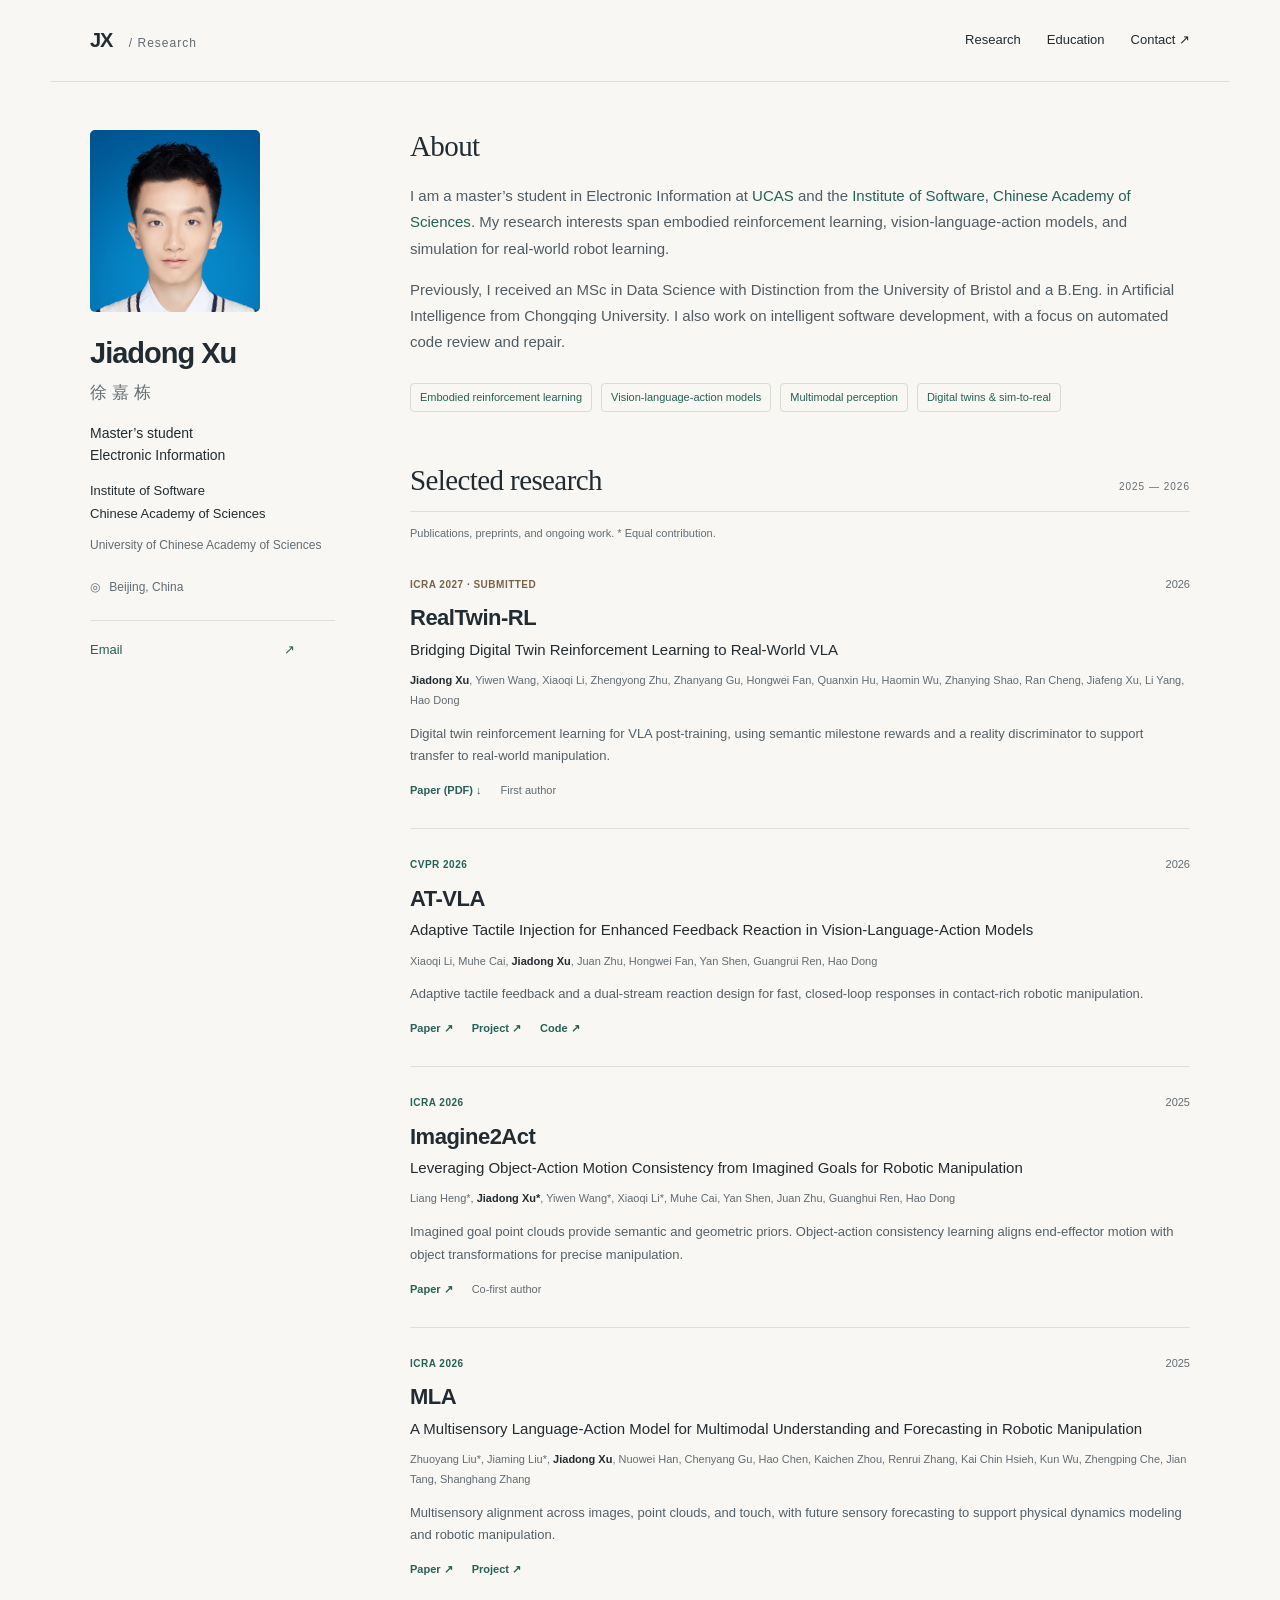
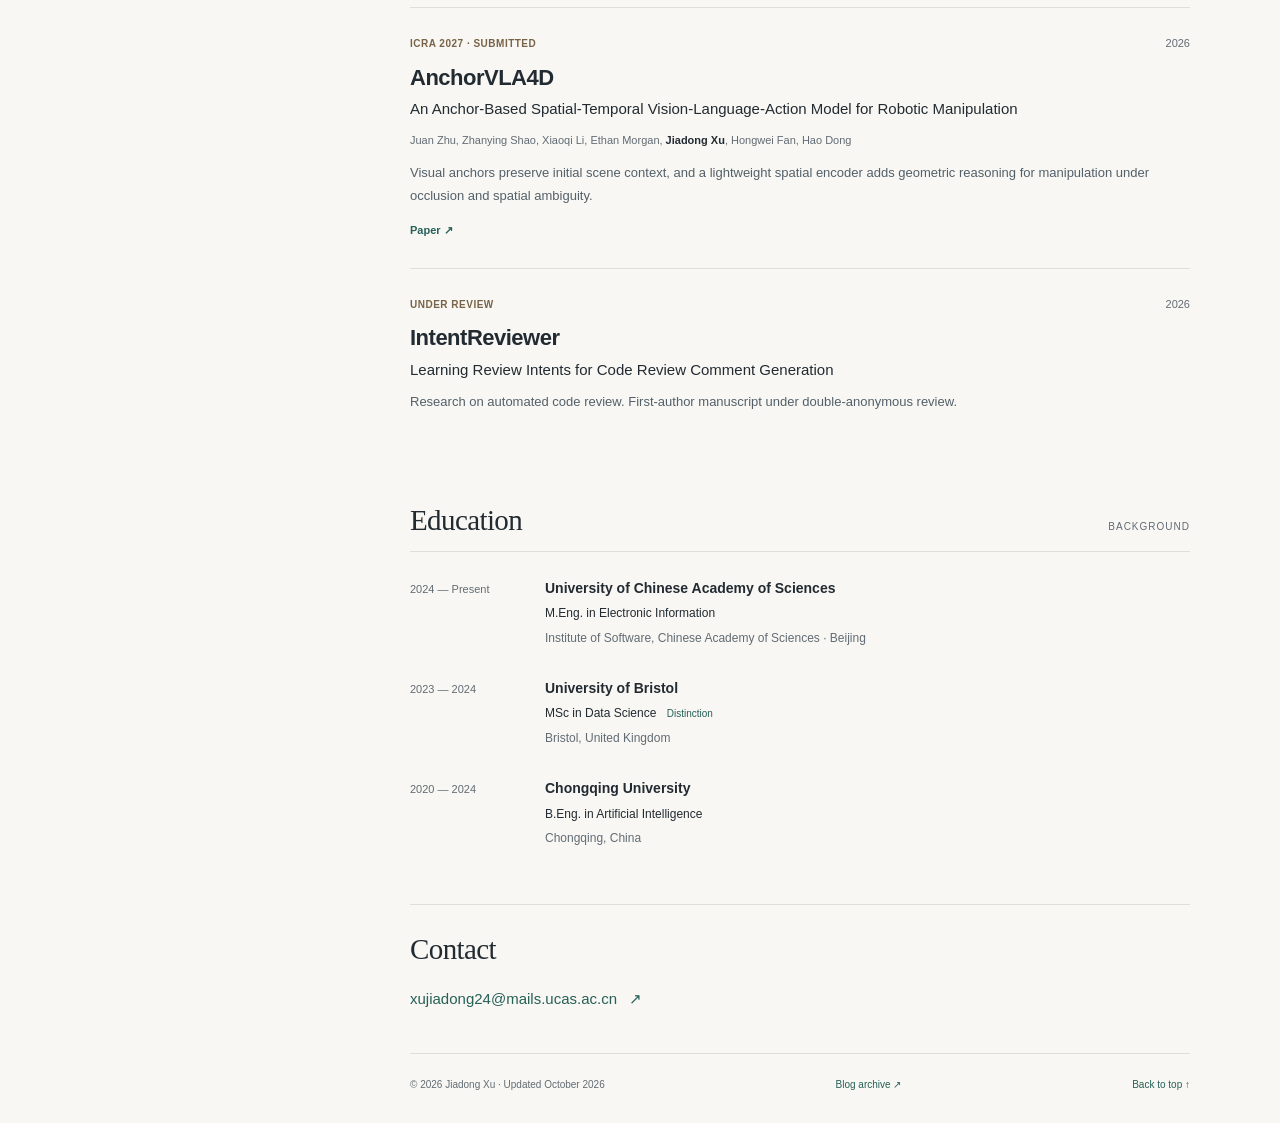
==== index.html @ 44ec6a7c "Replace CV download with RealTwin-RL paper PDF" ====
<!doctype html>
<html lang="en">
<head>
<meta charset="utf-8">
<meta name="viewport" content="width=device-width, initial-scale=1">
<title>Jiadong Xu · Robot Learning & Embodied AI</title>
<meta name="description" content="Jiadong Xu is a master's student at UCAS and the Institute of Software, Chinese Academy of Sciences, working on robot learning, embodied reinforcement learning, and multimodal perception.">
<meta name="theme-color" content="#f8f7f3">
<link rel="canonical" href="https://xujiadong2001.github.io/">
<meta property="og:title" content="Jiadong Xu · Robot Learning & Embodied AI">
<meta property="og:description" content="Research in embodied intelligence, vision-language-action models, and learning from interaction.">
<meta property="og:type" content="website">
<meta property="og:url" content="https://xujiadong2001.github.io/">
<link rel="icon" href="assets/favicon.svg" type="image/svg+xml">
<link rel="stylesheet" href="assets/home.css">
</head>
<body>
<a class="skip" href="#main">Skip to content</a>
<header class="topbar"><a class="wordmark" href="#about">JX<span> / Research</span></a><nav aria-label="Main navigation"><a href="#research">Research</a><a href="#education">Education</a><a href="#contact">Contact <span aria-hidden="true">↗</span></a></nav></header>
<div class="layout">
<aside class="profile" aria-label="Profile">
<img class="portrait" src="assets/profile.jpeg" alt="Jiadong Xu" width="1907" height="2047">
<h1>Jiadong Xu<span lang="zh-CN">徐嘉栋</span></h1>
<p class="role">Master’s student<br>Electronic Information</p>
<p class="affiliation">Institute of Software<br>Chinese Academy of Sciences<br><span>University of Chinese Academy of Sciences</span></p>
<p class="location"><span aria-hidden="true">◎</span> Beijing, China</p>
<div class="profile-links"><a href="mailto:xujiadong24@mails.ucas.ac.cn">Email <span aria-hidden="true">↗</span></a></div>
</aside>
<main id="main">
<section id="about" class="intro">
<h2>About</h2>
<p>I am a master’s student in Electronic Information at <a href="https://www.ucas.ac.cn/">UCAS</a> and the <a href="https://english.is.cas.cn/">Institute of Software, Chinese Academy of Sciences</a>. My research interests span embodied reinforcement learning, vision-language-action models, and simulation for real-world robot learning.</p>
<p>Previously, I received an MSc in Data Science with Distinction from the University of Bristol and a B.Eng. in Artificial Intelligence from Chongqing University. I also work on intelligent software development, with a focus on automated code review and repair.</p>
<div class="interests" aria-label="Research interests"><span>Embodied reinforcement learning</span><span>Vision-language-action models</span><span>Multimodal perception</span><span>Digital twins & sim-to-real</span></div>
</section>
<section id="research">
<div class="section-heading"><h2>Selected research</h2><span>2025 — 2026</span></div>
<p class="section-note">Publications, preprints, and ongoing work. <span>* Equal contribution.</span></p>
<article class="paper">
<div class="paper-label"><span class="venue pending">ICRA 2027 · Submitted</span><span class="paper-year">2026</span></div>
<h3>RealTwin-RL</h3><p class="paper-title">Bridging Digital Twin Reinforcement Learning to Real-World VLA</p>
<p class="authors"><strong>Jiadong Xu</strong>, Yiwen Wang, Xiaoqi Li, Zhengyong Zhu, Zhanyang Gu, Hongwei Fan, Quanxin Hu, Haomin Wu, Zhanying Shao, Ran Cheng, Jiafeng Xu, Li Yang, Hao Dong</p>
<p class="abstract">Digital twin reinforcement learning for VLA post-training, using semantic milestone rewards and a reality discriminator to support transfer to real-world manipulation.</p>
<div class="paper-links"><a href="assets/RealTwin-RL.pdf" download>Paper (PDF) ↓</a><span>First author</span></div>
</article>
<article class="paper"><div class="paper-label"><span class="venue">CVPR 2026</span><span class="paper-year">2026</span></div><h3>AT-VLA</h3><p class="paper-title">Adaptive Tactile Injection for Enhanced Feedback Reaction in Vision-Language-Action Models</p><p class="authors">Xiaoqi Li, Muhe Cai, <strong>Jiadong Xu</strong>, Juan Zhu, Hongwei Fan, Yan Shen, Guangrui Ren, Hao Dong</p><p class="abstract">Adaptive tactile feedback and a dual-stream reaction design for fast, closed-loop responses in contact-rich robotic manipulation.</p><div class="paper-links"><a href="https://arxiv.org/abs/2605.07308">Paper ↗</a><a href="https://sites.google.com/view/at-vla">Project ↗</a><a href="https://github.com/clorislili/AT-VLA">Code ↗</a></div></article>
<article class="paper"><div class="paper-label"><span class="venue">ICRA 2026</span><span class="paper-year">2025</span></div><h3>Imagine2Act</h3><p class="paper-title">Leveraging Object-Action Motion Consistency from Imagined Goals for Robotic Manipulation</p><p class="authors">Liang Heng*, <strong>Jiadong Xu*</strong>, Yiwen Wang*, Xiaoqi Li*, Muhe Cai, Yan Shen, Juan Zhu, Guanghui Ren, Hao Dong</p><p class="abstract">Imagined goal point clouds provide semantic and geometric priors. Object-action consistency learning aligns end-effector motion with object transformations for precise manipulation.</p><div class="paper-links"><a href="https://arxiv.org/abs/2509.17125">Paper ↗</a><span>Co-first author</span></div></article>
<article class="paper"><div class="paper-label"><span class="venue">ICRA 2026</span><span class="paper-year">2025</span></div><h3>MLA</h3><p class="paper-title">A Multisensory Language-Action Model for Multimodal Understanding and Forecasting in Robotic Manipulation</p><p class="authors">Zhuoyang Liu*, Jiaming Liu*, <strong>Jiadong Xu</strong>, Nuowei Han, Chenyang Gu, Hao Chen, Kaichen Zhou, Renrui Zhang, Kai Chin Hsieh, Kun Wu, Zhengping Che, Jian Tang, Shanghang Zhang</p><p class="abstract">Multisensory alignment across images, point clouds, and touch, with future sensory forecasting to support physical dynamics modeling and robotic manipulation.</p><div class="paper-links"><a href="https://arxiv.org/abs/2509.26642">Paper ↗</a><a href="https://robotic-mla.github.io/">Project ↗</a></div></article>
<article class="paper"><div class="paper-label"><span class="venue pending">ICRA 2027 · Submitted</span><span class="paper-year">2026</span></div><h3>AnchorVLA4D</h3><p class="paper-title">An Anchor-Based Spatial-Temporal Vision-Language-Action Model for Robotic Manipulation</p><p class="authors">Juan Zhu, Zhanying Shao, Xiaoqi Li, Ethan Morgan, <strong>Jiadong Xu</strong>, Hongwei Fan, Hao Dong</p><p class="abstract">Visual anchors preserve initial scene context, and a lightweight spatial encoder adds geometric reasoning for manipulation under occlusion and spatial ambiguity.</p><div class="paper-links"><a href="https://arxiv.org/abs/2603.12730">Paper ↗</a></div></article>
<article class="paper compact"><div class="paper-label"><span class="venue pending">Under review</span><span class="paper-year">2026</span></div><h3>IntentReviewer</h3><p class="paper-title">Learning Review Intents for Code Review Comment Generation</p><p class="abstract">Research on automated code review. First-author manuscript under double-anonymous review.</p></article>
</section>
<section id="education"><div class="section-heading"><h2>Education</h2><span>Background</span></div>
<div class="education-row"><span class="date">2024 — Present</span><div><h3>University of Chinese Academy of Sciences</h3><p>M.Eng. in Electronic Information</p><p class="muted">Institute of Software, Chinese Academy of Sciences · Beijing</p></div></div>
<div class="education-row"><span class="date">2023 — 2024</span><div><h3>University of Bristol</h3><p>MSc in Data Science <span class="honor">Distinction</span></p><p class="muted">Bristol, United Kingdom</p></div></div>
<div class="education-row"><span class="date">2020 — 2024</span><div><h3>Chongqing University</h3><p>B.Eng. in Artificial Intelligence</p><p class="muted">Chongqing, China</p></div></div>
</section>
<section id="contact" class="contact"><h2>Contact</h2><a class="email" href="mailto:xujiadong24@mails.ucas.ac.cn">xujiadong24@mails.ucas.ac.cn <span aria-hidden="true">↗</span></a></section>
<footer><span>© 2026 Jiadong Xu · Updated October 2026</span><a href="blog-2021.html">Blog archive ↗</a><a href="#about">Back to top ↑</a></footer>
</main></div>
</body></html>
---- assets/home.css ----
:root{--bg:#f8f7f3;--ink:#222b32;--muted:#626c74;--accent:#266057;--line:#dddfd8}
*{box-sizing:border-box}
html{scroll-behavior:smooth;scroll-padding-top:90px}
body{margin:0;background:var(--bg);color:var(--ink);font-family:-apple-system,BlinkMacSystemFont,"Segoe UI",Arial,sans-serif;font-size:15px;line-height:1.75}
a{color:var(--accent);text-decoration:none;text-underline-offset:4px}
a:hover{text-decoration:underline}
a:focus-visible{outline:2px solid var(--accent);outline-offset:5px;border-radius:2px}
.skip{position:fixed;top:-80px;left:20px;background:white;padding:10px;z-index:10}
.skip:focus{top:10px}
.topbar{max-width:1180px;margin:auto;display:flex;justify-content:space-between;align-items:center;padding:23px 40px;border-bottom:1px solid var(--line)}
.wordmark{font-size:20px;font-weight:750;letter-spacing:-1px;color:var(--ink)}
.wordmark span{font-size:12px;font-weight:400;letter-spacing:1px;margin-left:12px;color:var(--muted)}
nav{display:flex;gap:26px;align-items:center}
nav a{font-size:13px;color:var(--ink)}
.layout{max-width:1180px;margin:auto;padding:48px 40px 0;display:grid;grid-template-columns:245px minmax(0,1fr);gap:75px}
.profile{align-self:start;position:sticky;top:30px}
.portrait{display:block;width:170px;height:auto;border-radius:5px}
h1{font-size:29px;line-height:1.2;letter-spacing:-1px;margin:24px 0 18px}
h1 span{display:block;font-size:17px;font-weight:400;letter-spacing:5px;color:var(--muted);margin-top:12px}
.role{font-size:14px;line-height:1.6;font-weight:500}
.affiliation{font-size:13px;line-height:1.7}
.affiliation span{display:block;color:var(--muted);margin-top:10px;font-size:12px}
.location{font-size:12px;color:var(--muted);margin:22px 0}
.location span{margin-right:6px}
.profile-links{display:grid;gap:6px;border-top:1px solid var(--line);padding-top:18px}
.profile-links a{display:flex;justify-content:space-between;align-items:center;max-width:205px;font-size:13px}
section{margin-bottom:52px}
.intro h2,.contact h2{font:400 29px Georgia,serif;letter-spacing:-.6px;margin:0 0 20px}
.intro p{color:#505b63}
.interests{display:flex;flex-wrap:wrap;gap:7px 9px;margin-top:27px}
.interests span{font-size:11px;border:1px solid #d7ddd4;border-radius:4px;padding:4px 9px;color:var(--accent)}
.section-heading{display:flex;align-items:baseline;justify-content:space-between;border-bottom:1px solid var(--line);padding-bottom:14px;gap:12px}
.section-heading h2{font:400 29px Georgia,serif;letter-spacing:-.6px;margin:0}
.section-heading>span{font-size:10px;text-transform:uppercase;letter-spacing:1px;color:var(--muted)}
.section-note{font-size:11px;color:var(--muted);margin:12px 0 6px}
.section-note span{white-space:nowrap}
.paper{padding:26px 0 28px;border-bottom:1px solid var(--line)}
.paper-label{display:flex;justify-content:space-between;align-items:center;margin-bottom:10px}
.venue{font-size:10px;font-weight:650;letter-spacing:.5px;text-transform:uppercase;color:var(--accent)}
.pending{color:#796348}
.paper-year{font-size:11px;color:var(--muted)}
.paper h3{font-size:22px;font-weight:650;line-height:1.3;letter-spacing:-.5px;margin:0 0 5px}
.paper-title{font-size:15px;line-height:1.55;font-weight:500;margin:0 0 10px}
.authors{font-size:11px;line-height:1.8;color:var(--muted);margin:0 0 12px}
.authors strong{color:var(--ink);font-weight:650}
.abstract{font-size:13px;line-height:1.75;color:#536069;margin:10px 0}
.paper-links{display:flex;gap:19px;margin-top:13px;font-size:11px;font-weight:600}
.paper-links>span{color:var(--muted);font-weight:400}
.compact{border-bottom:0}
.education-row{display:grid;grid-template-columns:115px minmax(0,1fr);gap:20px;margin-top:25px}
.date{font-size:11px;color:var(--muted);padding-top:3px}
.education-row h3{font-size:14px;line-height:1.6;margin:0;font-weight:600}
.education-row p{font-size:12px;line-height:1.7;margin:4px 0}
.muted{color:var(--muted)}
.honor{font-size:10px;color:var(--accent);margin-left:7px}
.contact{border-top:1px solid var(--line);padding-top:28px;margin-bottom:40px}
.email{font-size:15px;overflow-wrap:anywhere}
.email span{margin-left:8px}
footer{display:flex;gap:20px;flex-wrap:wrap;justify-content:space-between;border-top:1px solid var(--line);padding:22px 0 30px;font-size:10px;color:var(--muted)}
@media(min-width:1500px){.layout{gap:95px;padding-top:60px}}
@media(max-width:900px){
 .layout{gap:40px;grid-template-columns:200px minmax(0,1fr);padding:40px 28px 0}
 .topbar{padding:20px 28px}
 .profile-links a{max-width:180px}
}
@media(max-width:650px){
 .topbar{padding:18px 22px}
 .wordmark span{display:none}
 nav{gap:14px}
 nav a{font-size:11px}
 .layout{display:block;padding:30px 22px 0}
 .profile{position:static;display:grid;grid-template-columns:88px minmax(0,1fr);column-gap:20px;margin-bottom:32px;border-bottom:1px solid var(--line);padding-bottom:24px}
 .portrait{width:88px;grid-row:1/3}
 h1{margin:4px 0 0;font-size:25px}
 h1 span{display:block;margin-top:7px;font-size:13px;letter-spacing:2px}
 .role{margin:9px 0 0;font-size:12px}
 .affiliation{grid-column:1/-1;margin:18px 0 8px;font-size:12px}
 .affiliation span{font-size:11px;margin-top:2px}
 .location{display:none}
 .profile-links{grid-column:1/-1;display:flex;flex-wrap:wrap;gap:22px;border:0;padding-top:10px}
 .profile-links a{gap:10px;font-size:12px}
 .intro p{font-size:14px}
 section{margin-bottom:40px}
 .intro h2,.contact h2,.section-heading h2{font-size:26px}
 .section-heading>span{font-size:9px}
 .paper h3{font-size:21px}
 .paper-title{font-size:14px}
 .education-row{grid-template-columns:1fr;gap:3px;margin-top:23px}
 .date{font-size:10px}
 footer{gap:10px 18px}
 footer>span{flex-basis:100%}
}
@media(prefers-reduced-motion:reduce){html{scroll-behavior:auto}}
@media print{
 .topbar,.profile-links,footer,.skip{display:none}
 .layout{display:block;padding:0}
 .profile{position:static;margin-bottom:25px}
 .portrait{width:90px;float:right}
 .profile h1 span{display:inline;margin-left:15px}
 .affiliation,.role{display:inline}
 body{background:white;font-size:11px}
 .paper,section{break-inside:avoid}
 .paper{padding:15px 0}
 section{margin-bottom:25px}
 .contact{display:none}
}
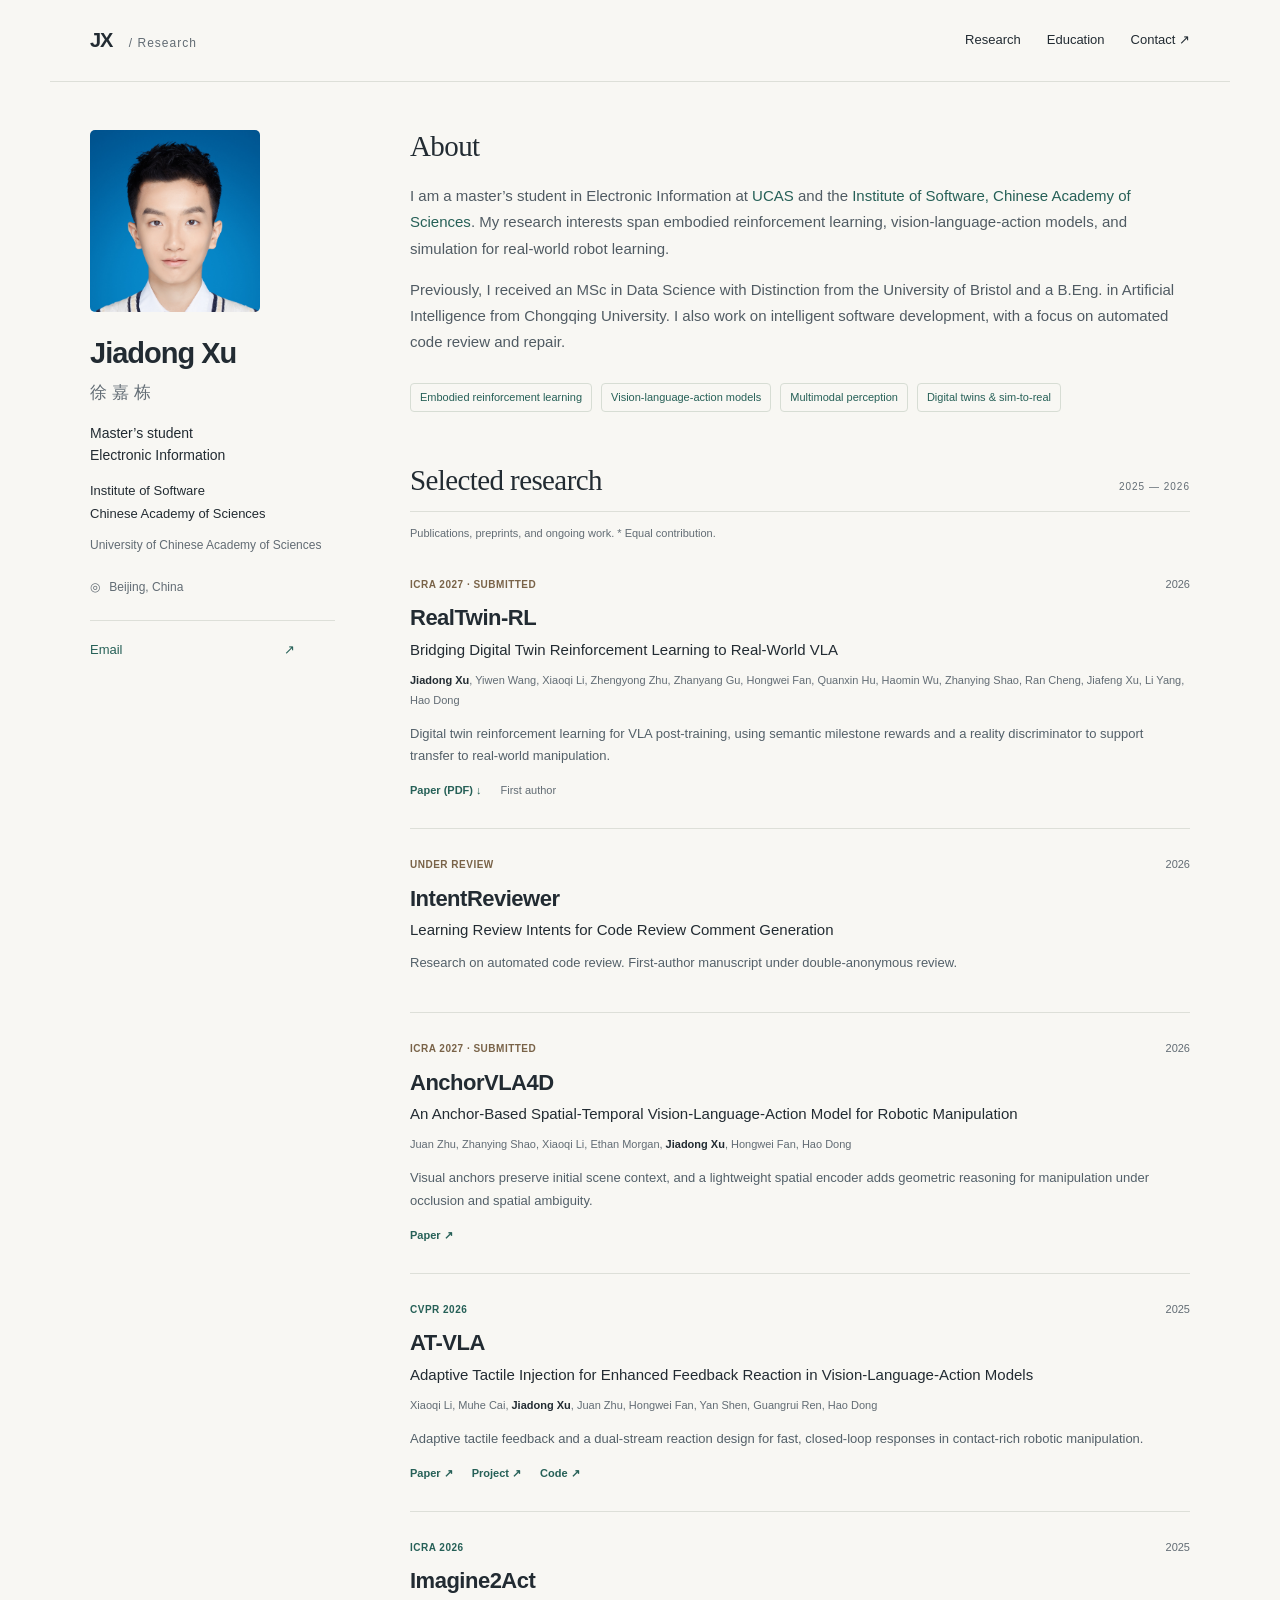
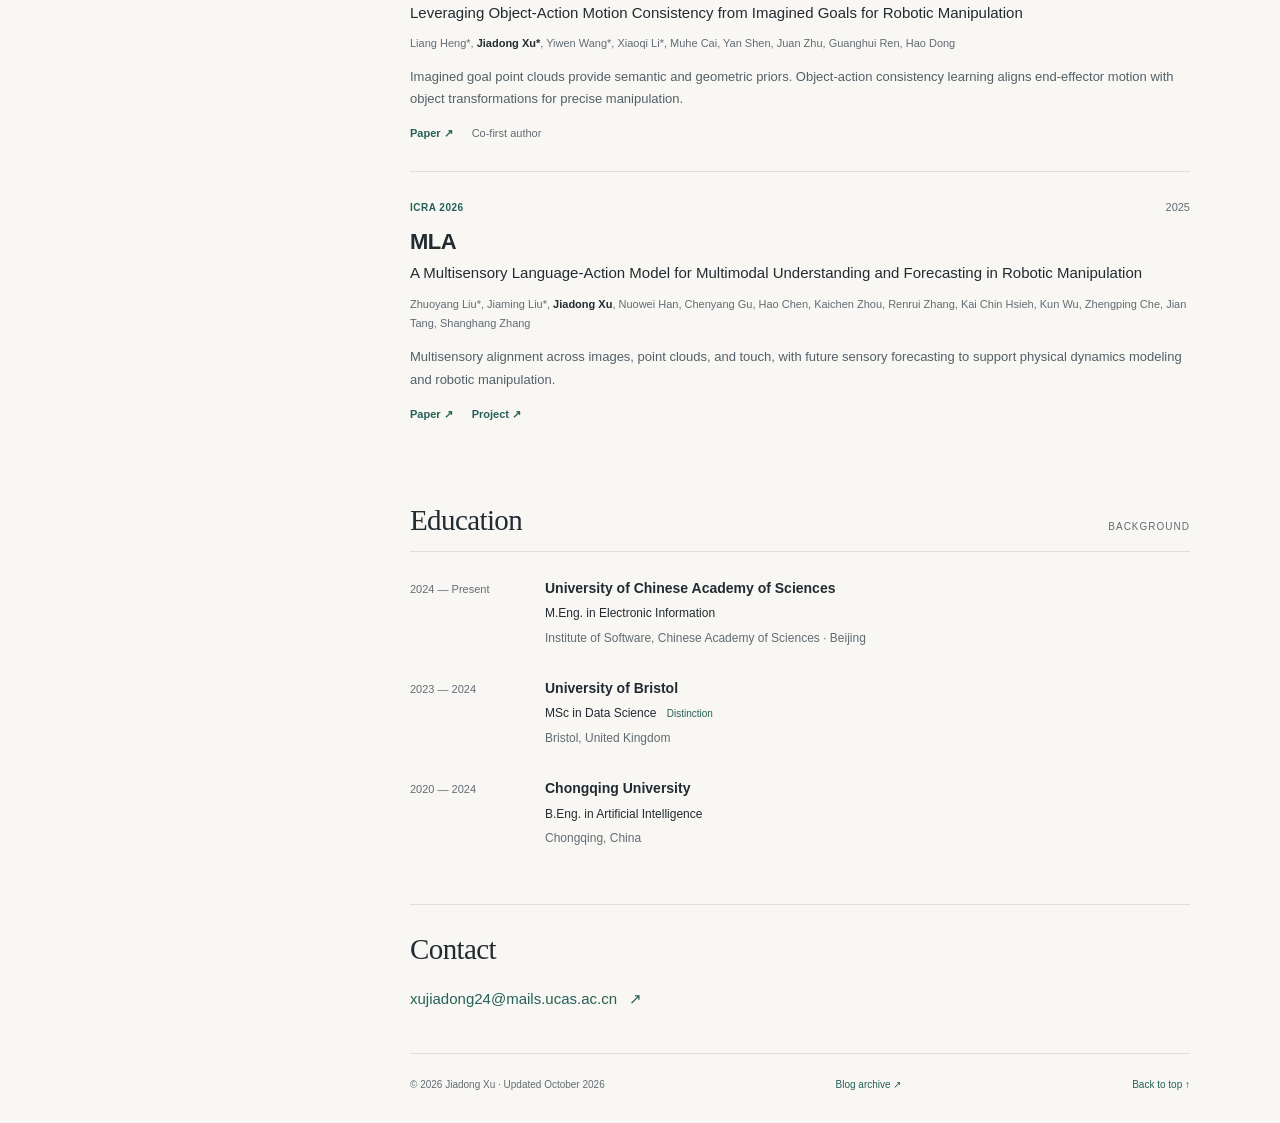
==== commit 1bb0f6d3: "Align publication order and AT-VLA year with CV" ====
--- a/index.html
+++ b/index.html
@@ -43,11 +43,11 @@
 <p class="abstract">Digital twin reinforcement learning for VLA post-training, using semantic milestone rewards and a reality discriminator to support transfer to real-world manipulation.</p>
 <div class="paper-links"><a href="assets/RealTwin-RL.pdf" download>Paper (PDF) ↓</a><span>First author</span></div>
 </article>
-<article class="paper"><div class="paper-label"><span class="venue">CVPR 2026</span><span class="paper-year">2026</span></div><h3>AT-VLA</h3><p class="paper-title">Adaptive Tactile Injection for Enhanced Feedback Reaction in Vision-Language-Action Models</p><p class="authors">Xiaoqi Li, Muhe Cai, <strong>Jiadong Xu</strong>, Juan Zhu, Hongwei Fan, Yan Shen, Guangrui Ren, Hao Dong</p><p class="abstract">Adaptive tactile feedback and a dual-stream reaction design for fast, closed-loop responses in contact-rich robotic manipulation.</p><div class="paper-links"><a href="https://arxiv.org/abs/2605.07308">Paper ↗</a><a href="https://sites.google.com/view/at-vla">Project ↗</a><a href="https://github.com/clorislili/AT-VLA">Code ↗</a></div></article>
+<article class="paper"><div class="paper-label"><span class="venue pending">Under review</span><span class="paper-year">2026</span></div><h3>IntentReviewer</h3><p class="paper-title">Learning Review Intents for Code Review Comment Generation</p><p class="abstract">Research on automated code review. First-author manuscript under double-anonymous review.</p></article>
+<article class="paper"><div class="paper-label"><span class="venue pending">ICRA 2027 · Submitted</span><span class="paper-year">2026</span></div><h3>AnchorVLA4D</h3><p class="paper-title">An Anchor-Based Spatial-Temporal Vision-Language-Action Model for Robotic Manipulation</p><p class="authors">Juan Zhu, Zhanying Shao, Xiaoqi Li, Ethan Morgan, <strong>Jiadong Xu</strong>, Hongwei Fan, Hao Dong</p><p class="abstract">Visual anchors preserve initial scene context, and a lightweight spatial encoder adds geometric reasoning for manipulation under occlusion and spatial ambiguity.</p><div class="paper-links"><a href="https://arxiv.org/abs/2603.12730">Paper ↗</a></div></article>
+<article class="paper"><div class="paper-label"><span class="venue">CVPR 2026</span><span class="paper-year">2025</span></div><h3>AT-VLA</h3><p class="paper-title">Adaptive Tactile Injection for Enhanced Feedback Reaction in Vision-Language-Action Models</p><p class="authors">Xiaoqi Li, Muhe Cai, <strong>Jiadong Xu</strong>, Juan Zhu, Hongwei Fan, Yan Shen, Guangrui Ren, Hao Dong</p><p class="abstract">Adaptive tactile feedback and a dual-stream reaction design for fast, closed-loop responses in contact-rich robotic manipulation.</p><div class="paper-links"><a href="https://arxiv.org/abs/2605.07308">Paper ↗</a><a href="https://sites.google.com/view/at-vla">Project ↗</a><a href="https://github.com/clorislili/AT-VLA">Code ↗</a></div></article>
 <article class="paper"><div class="paper-label"><span class="venue">ICRA 2026</span><span class="paper-year">2025</span></div><h3>Imagine2Act</h3><p class="paper-title">Leveraging Object-Action Motion Consistency from Imagined Goals for Robotic Manipulation</p><p class="authors">Liang Heng*, <strong>Jiadong Xu*</strong>, Yiwen Wang*, Xiaoqi Li*, Muhe Cai, Yan Shen, Juan Zhu, Guanghui Ren, Hao Dong</p><p class="abstract">Imagined goal point clouds provide semantic and geometric priors. Object-action consistency learning aligns end-effector motion with object transformations for precise manipulation.</p><div class="paper-links"><a href="https://arxiv.org/abs/2509.17125">Paper ↗</a><span>Co-first author</span></div></article>
 <article class="paper"><div class="paper-label"><span class="venue">ICRA 2026</span><span class="paper-year">2025</span></div><h3>MLA</h3><p class="paper-title">A Multisensory Language-Action Model for Multimodal Understanding and Forecasting in Robotic Manipulation</p><p class="authors">Zhuoyang Liu*, Jiaming Liu*, <strong>Jiadong Xu</strong>, Nuowei Han, Chenyang Gu, Hao Chen, Kaichen Zhou, Renrui Zhang, Kai Chin Hsieh, Kun Wu, Zhengping Che, Jian Tang, Shanghang Zhang</p><p class="abstract">Multisensory alignment across images, point clouds, and touch, with future sensory forecasting to support physical dynamics modeling and robotic manipulation.</p><div class="paper-links"><a href="https://arxiv.org/abs/2509.26642">Paper ↗</a><a href="https://robotic-mla.github.io/">Project ↗</a></div></article>
-<article class="paper"><div class="paper-label"><span class="venue pending">ICRA 2027 · Submitted</span><span class="paper-year">2026</span></div><h3>AnchorVLA4D</h3><p class="paper-title">An Anchor-Based Spatial-Temporal Vision-Language-Action Model for Robotic Manipulation</p><p class="authors">Juan Zhu, Zhanying Shao, Xiaoqi Li, Ethan Morgan, <strong>Jiadong Xu</strong>, Hongwei Fan, Hao Dong</p><p class="abstract">Visual anchors preserve initial scene context, and a lightweight spatial encoder adds geometric reasoning for manipulation under occlusion and spatial ambiguity.</p><div class="paper-links"><a href="https://arxiv.org/abs/2603.12730">Paper ↗</a></div></article>
-<article class="paper compact"><div class="paper-label"><span class="venue pending">Under review</span><span class="paper-year">2026</span></div><h3>IntentReviewer</h3><p class="paper-title">Learning Review Intents for Code Review Comment Generation</p><p class="abstract">Research on automated code review. First-author manuscript under double-anonymous review.</p></article>
 </section>
 <section id="education"><div class="section-heading"><h2>Education</h2><span>Background</span></div>
 <div class="education-row"><span class="date">2024 — Present</span><div><h3>University of Chinese Academy of Sciences</h3><p>M.Eng. in Electronic Information</p><p class="muted">Institute of Software, Chinese Academy of Sciences · Beijing</p></div></div>
--- a/assets/home.css
+++ b/assets/home.css
@@ -46,7 +46,7 @@
 .abstract{font-size:13px;line-height:1.75;color:#536069;margin:10px 0}
 .paper-links{display:flex;gap:19px;margin-top:13px;font-size:11px;font-weight:600}
 .paper-links>span{color:var(--muted);font-weight:400}
-.compact{border-bottom:0}
+.paper:last-child{border-bottom:0}
 .education-row{display:grid;grid-template-columns:115px minmax(0,1fr);gap:20px;margin-top:25px}
 .date{font-size:11px;color:var(--muted);padding-top:3px}
 .education-row h3{font-size:14px;line-height:1.6;margin:0;font-weight:600}
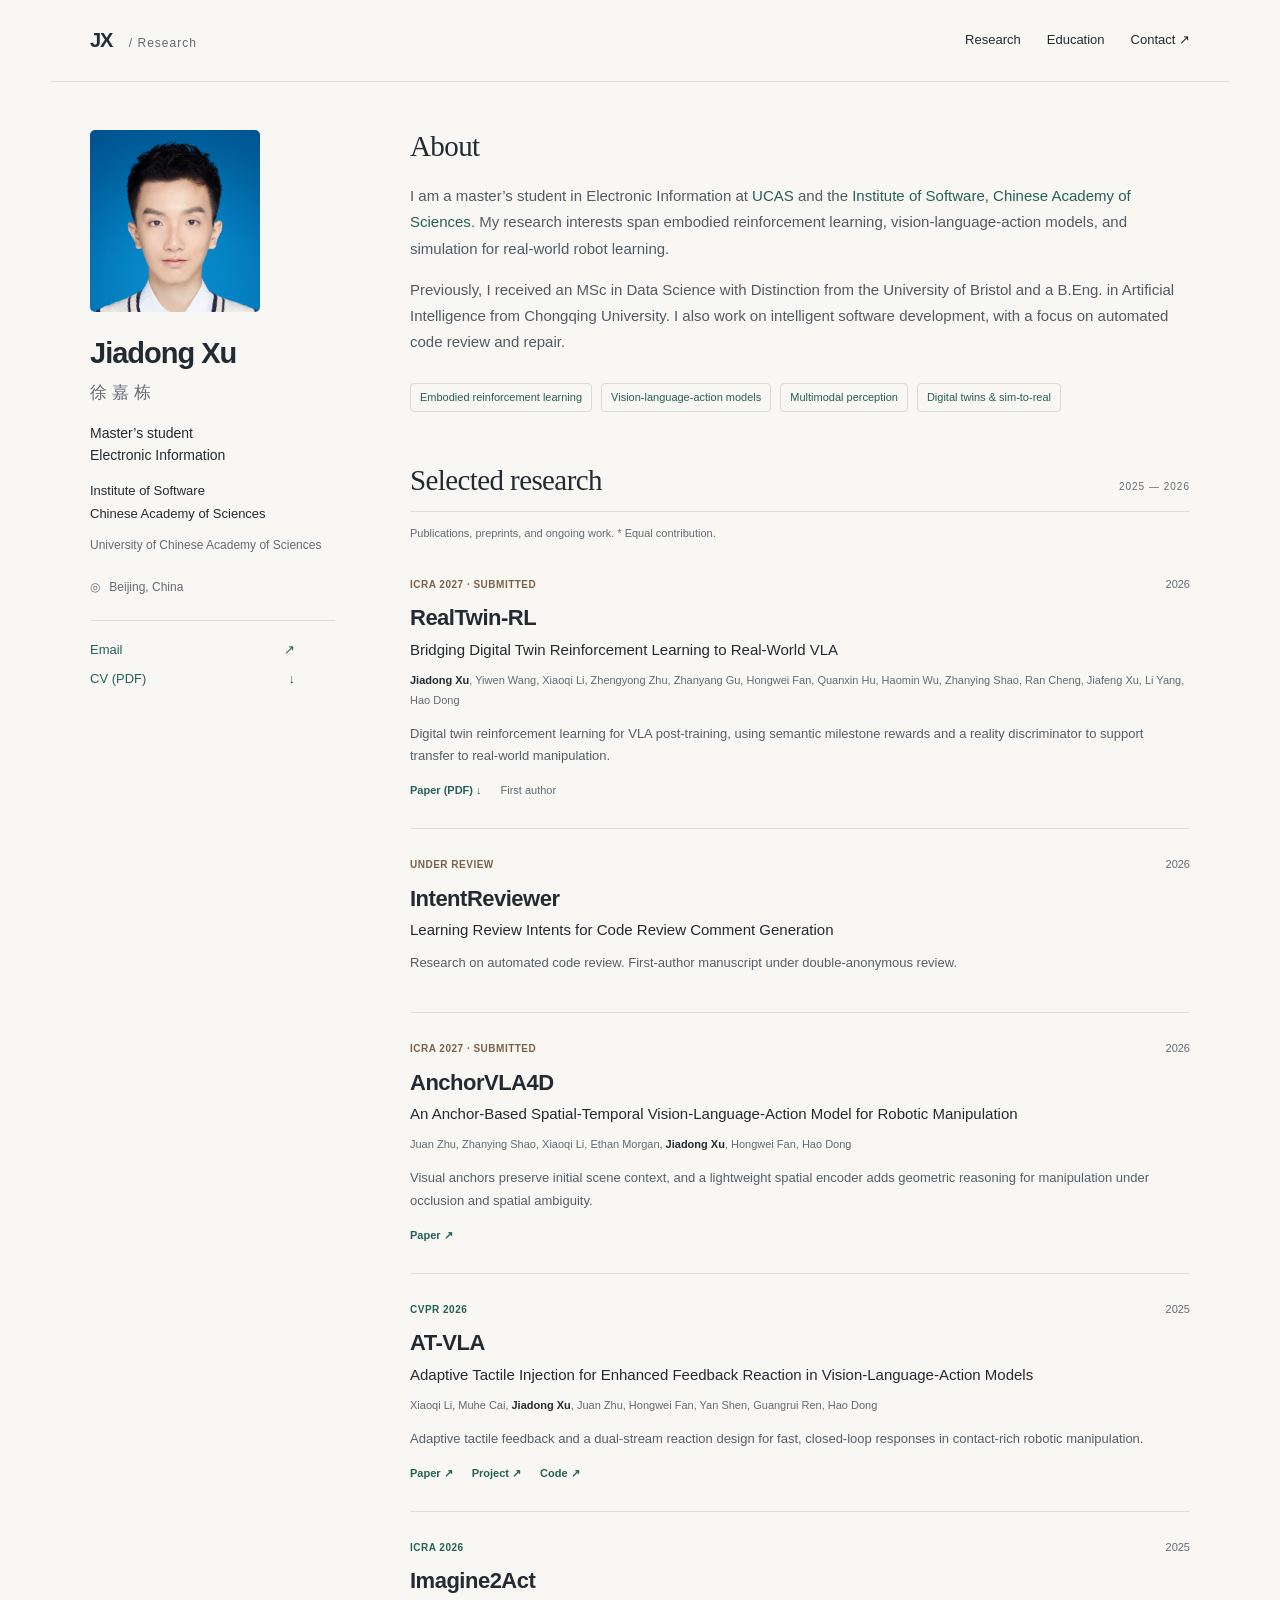
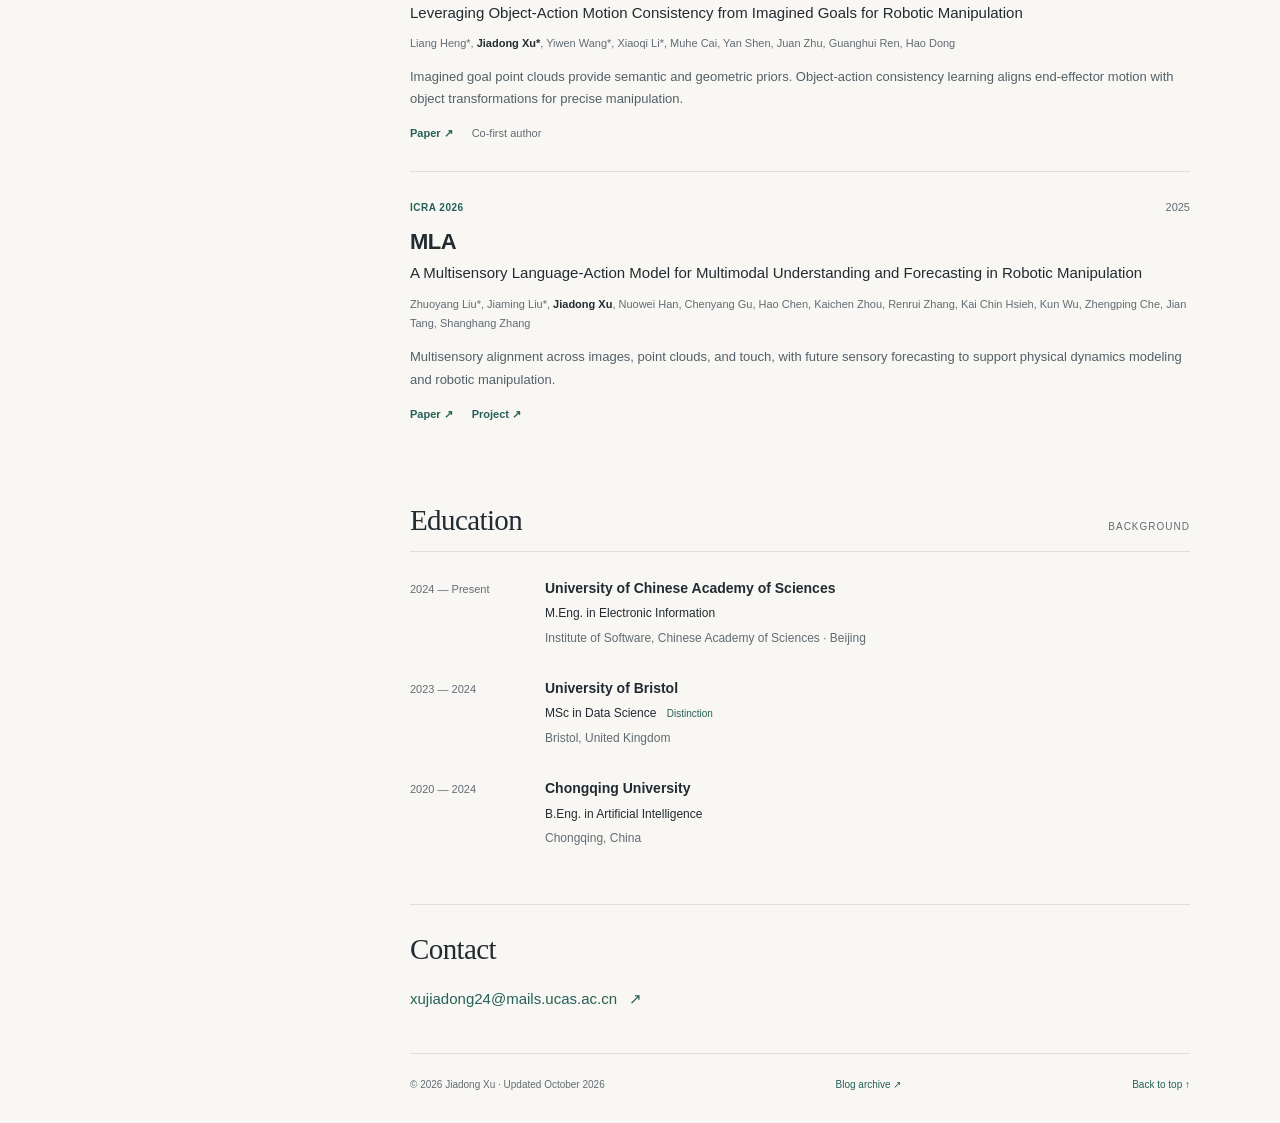
==== commit fa20d9d3: "Restore CV download below email link" ====
--- a/index.html
+++ b/index.html
@@ -24,7 +24,7 @@
 <p class="role">Master’s student<br>Electronic Information</p>
 <p class="affiliation">Institute of Software<br>Chinese Academy of Sciences<br><span>University of Chinese Academy of Sciences</span></p>
 <p class="location"><span aria-hidden="true">◎</span> Beijing, China</p>
-<div class="profile-links"><a href="mailto:xujiadong24@mails.ucas.ac.cn">Email <span aria-hidden="true">↗</span></a></div>
+<div class="profile-links"><a href="mailto:xujiadong24@mails.ucas.ac.cn">Email <span aria-hidden="true">↗</span></a><a href="assets/Jiadong_Xu_CV.pdf" download>CV (PDF) <span aria-hidden="true">↓</span></a></div>
 </aside>
 <main id="main">
 <section id="about" class="intro">
--- a/assets/home.css
+++ b/assets/home.css
@@ -77,7 +77,7 @@
  .affiliation{grid-column:1/-1;margin:18px 0 8px;font-size:12px}
  .affiliation span{font-size:11px;margin-top:2px}
  .location{display:none}
- .profile-links{grid-column:1/-1;display:flex;flex-wrap:wrap;gap:22px;border:0;padding-top:10px}
+ .profile-links{grid-column:1/-1;display:grid;gap:6px;border:0;padding-top:10px}
  .profile-links a{gap:10px;font-size:12px}
  .intro p{font-size:14px}
  section{margin-bottom:40px}
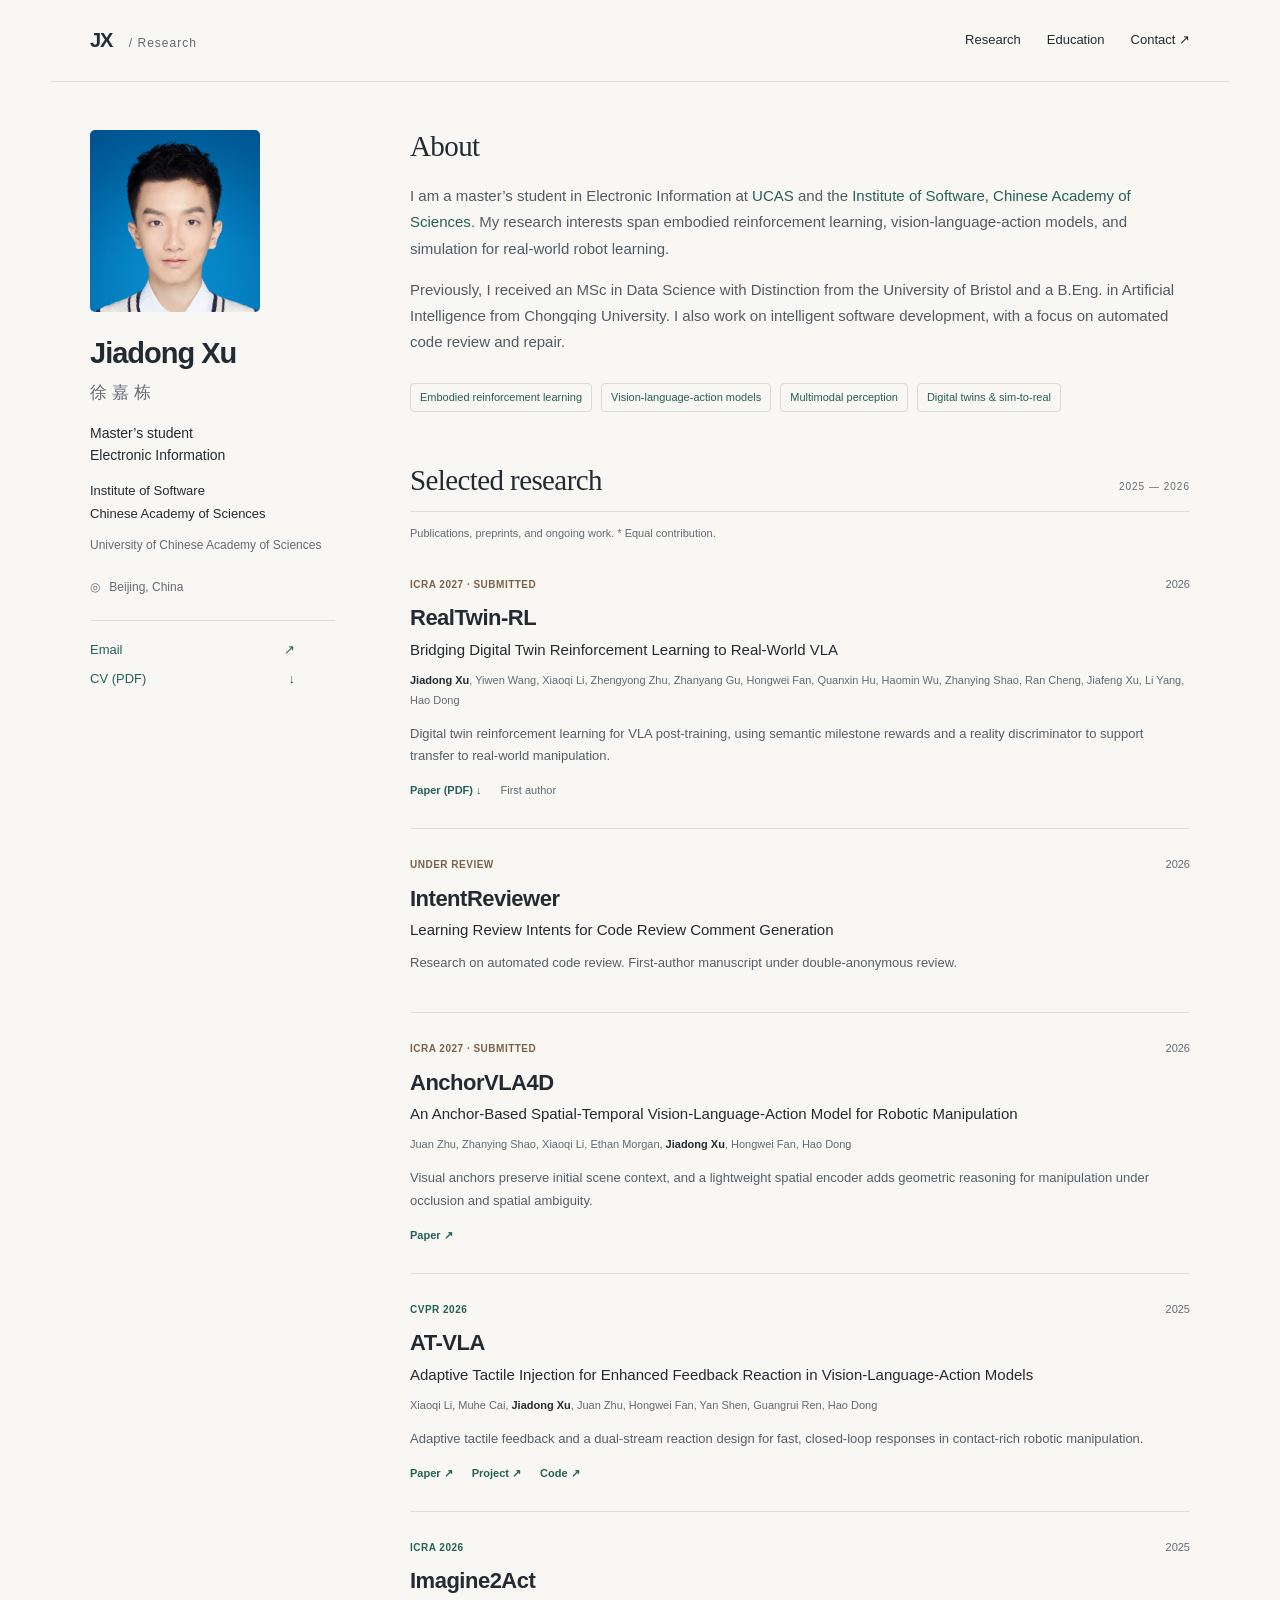
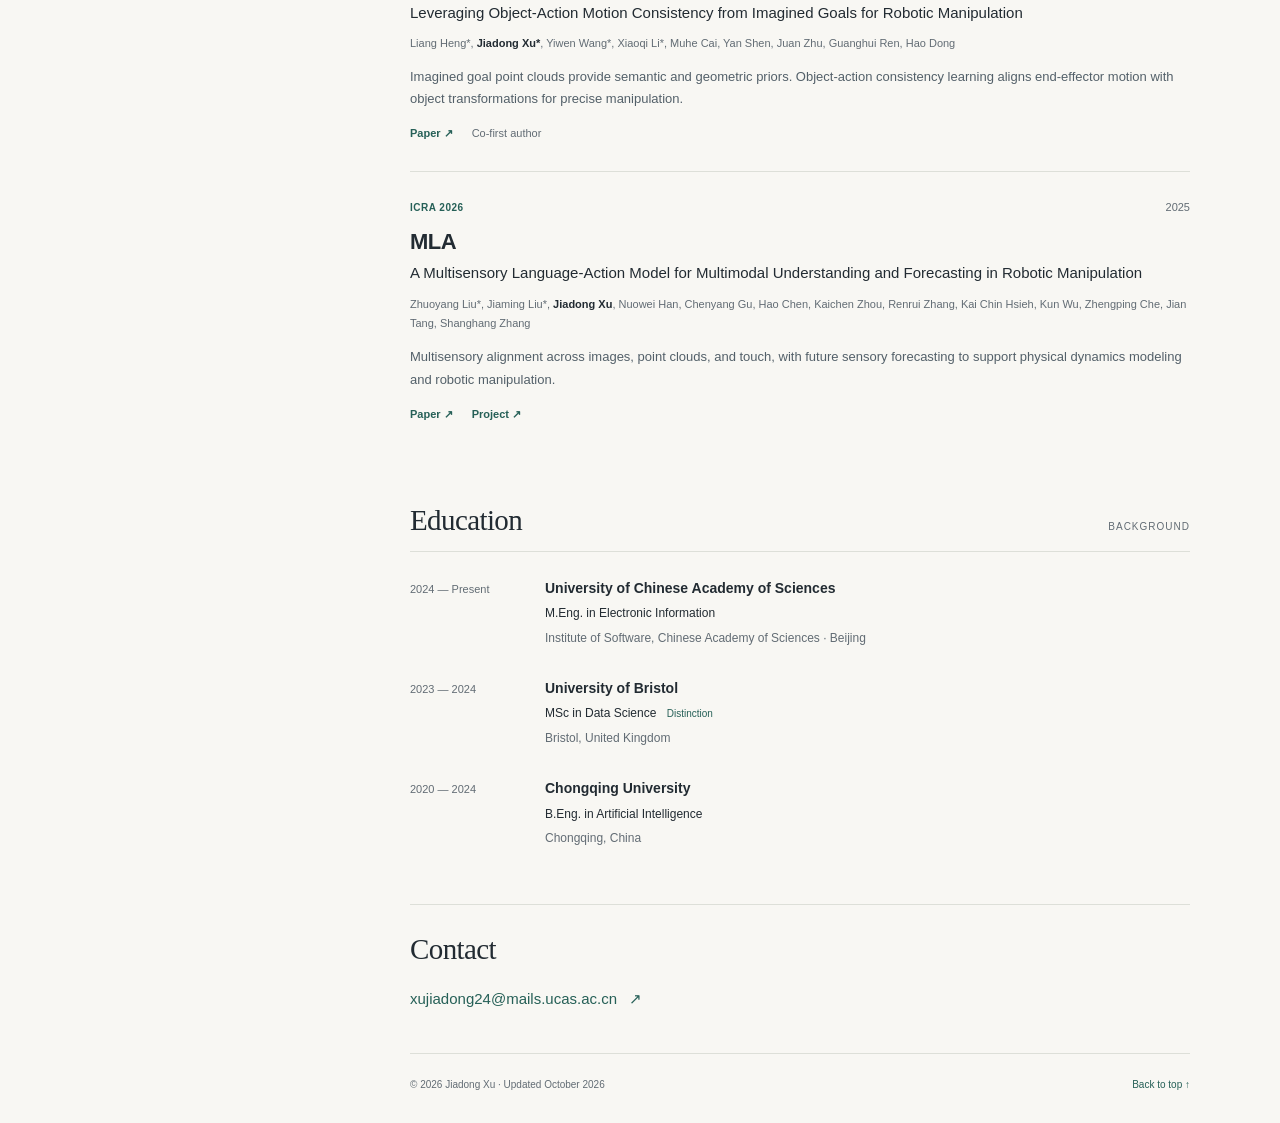
==== commit f1169b4b: "Remove blog archive link from homepage" ====
--- a/index.html
+++ b/index.html
@@ -55,6 +55,6 @@
 <div class="education-row"><span class="date">2020 — 2024</span><div><h3>Chongqing University</h3><p>B.Eng. in Artificial Intelligence</p><p class="muted">Chongqing, China</p></div></div>
 </section>
 <section id="contact" class="contact"><h2>Contact</h2><a class="email" href="mailto:xujiadong24@mails.ucas.ac.cn">xujiadong24@mails.ucas.ac.cn <span aria-hidden="true">↗</span></a></section>
-<footer><span>© 2026 Jiadong Xu · Updated October 2026</span><a href="blog-2021.html">Blog archive ↗</a><a href="#about">Back to top ↑</a></footer>
+<footer><span>© 2026 Jiadong Xu · Updated October 2026</span><a href="#about">Back to top ↑</a></footer>
 </main></div>
 </body></html>
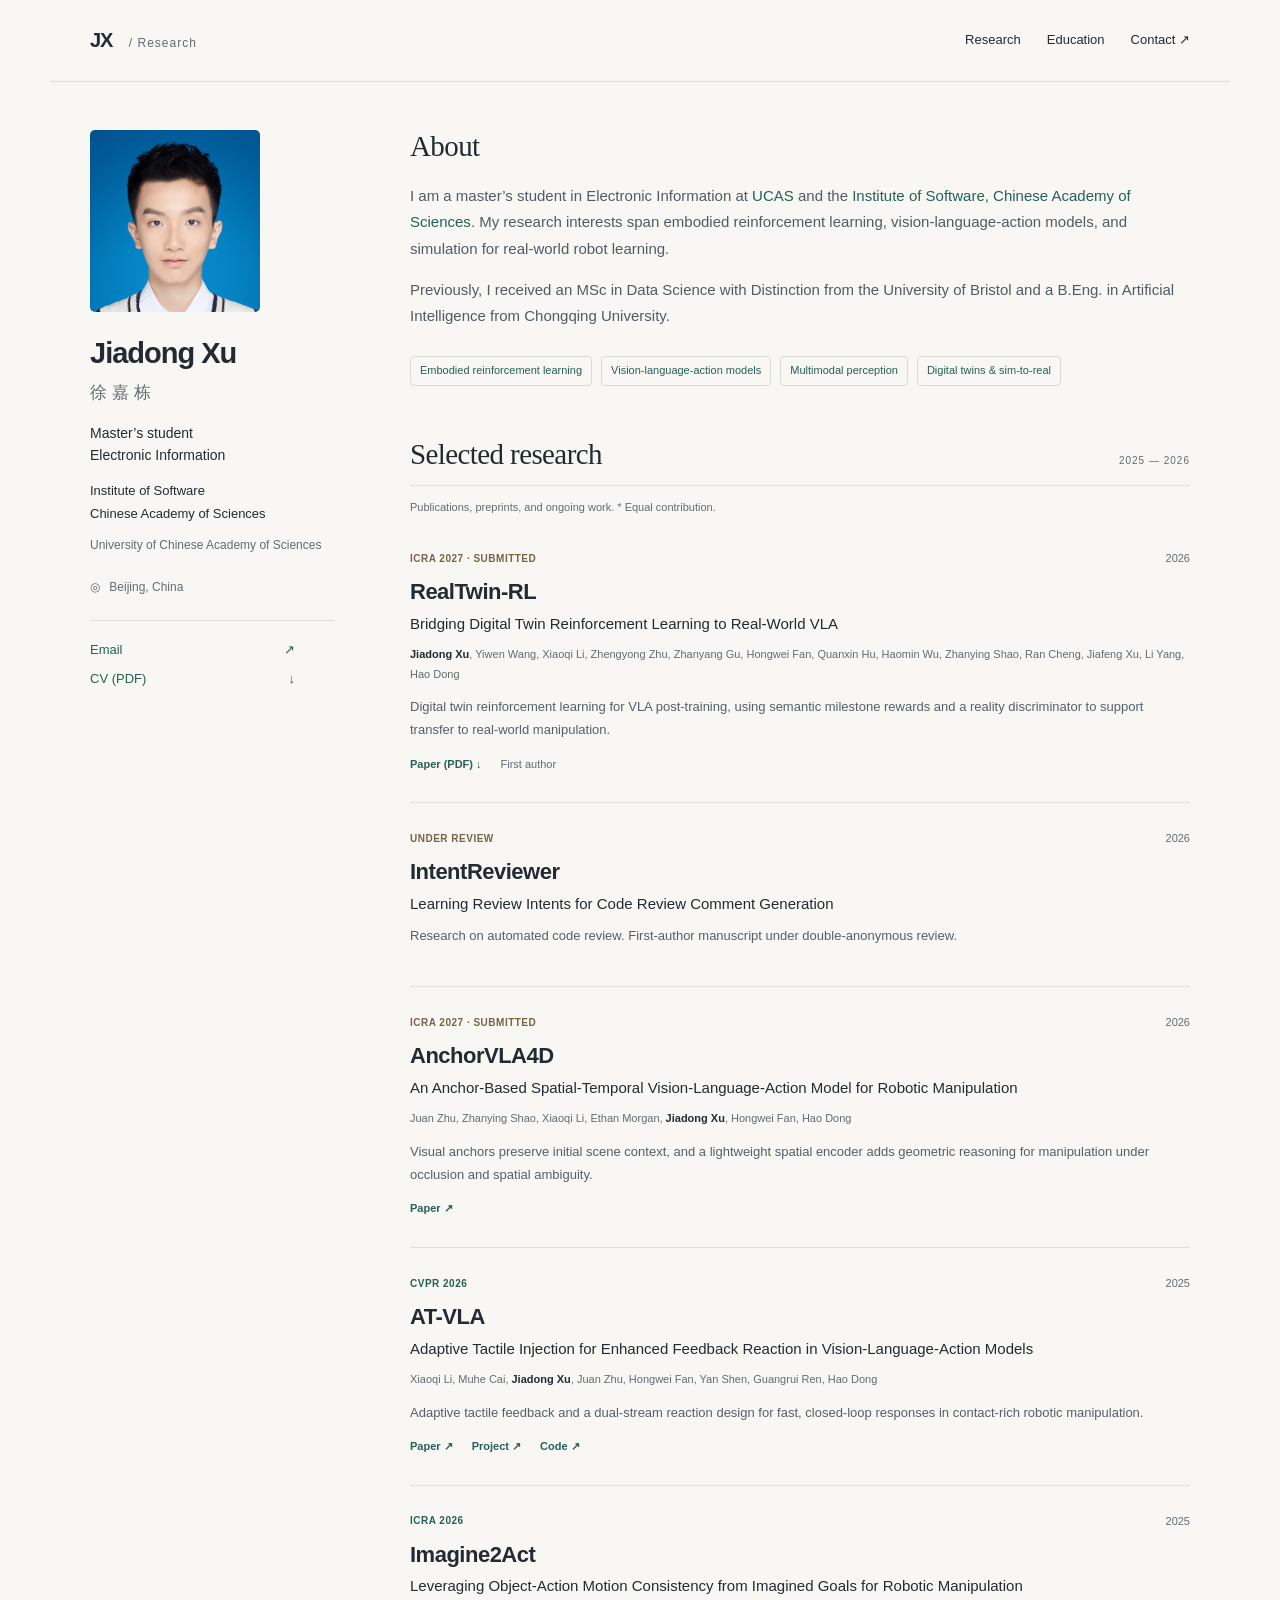
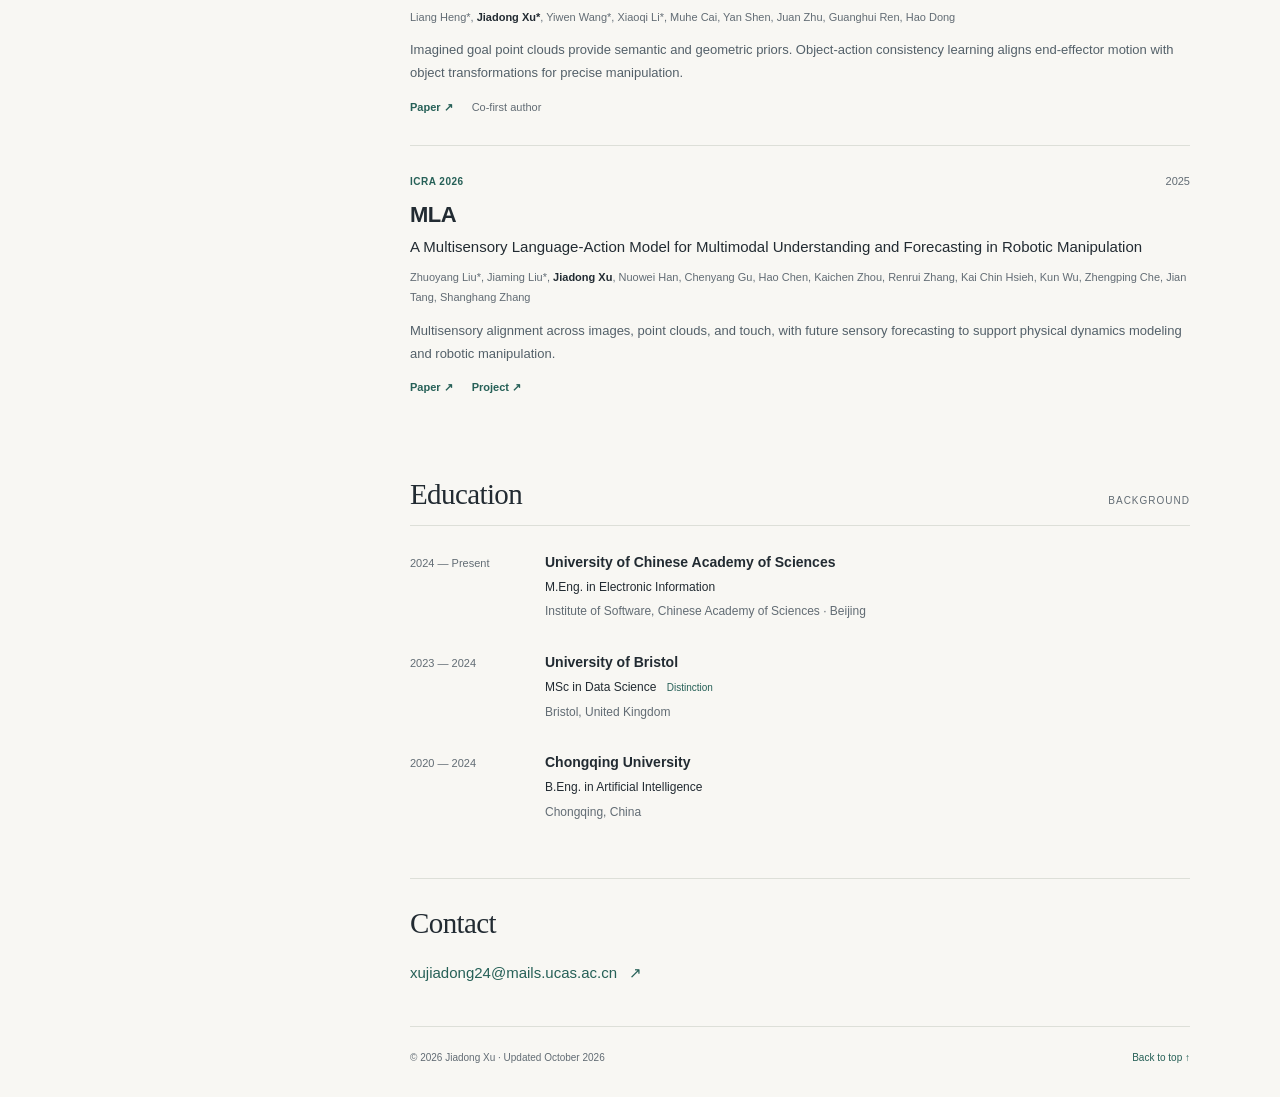
==== commit 3616606d: "Remove software development sentence from biography" ====
--- a/index.html
+++ b/index.html
@@ -30,7 +30,7 @@
 <section id="about" class="intro">
 <h2>About</h2>
 <p>I am a master’s student in Electronic Information at <a href="https://www.ucas.ac.cn/">UCAS</a> and the <a href="https://english.is.cas.cn/">Institute of Software, Chinese Academy of Sciences</a>. My research interests span embodied reinforcement learning, vision-language-action models, and simulation for real-world robot learning.</p>
-<p>Previously, I received an MSc in Data Science with Distinction from the University of Bristol and a B.Eng. in Artificial Intelligence from Chongqing University. I also work on intelligent software development, with a focus on automated code review and repair.</p>
+<p>Previously, I received an MSc in Data Science with Distinction from the University of Bristol and a B.Eng. in Artificial Intelligence from Chongqing University.</p>
 <div class="interests" aria-label="Research interests"><span>Embodied reinforcement learning</span><span>Vision-language-action models</span><span>Multimodal perception</span><span>Digital twins & sim-to-real</span></div>
 </section>
 <section id="research">
